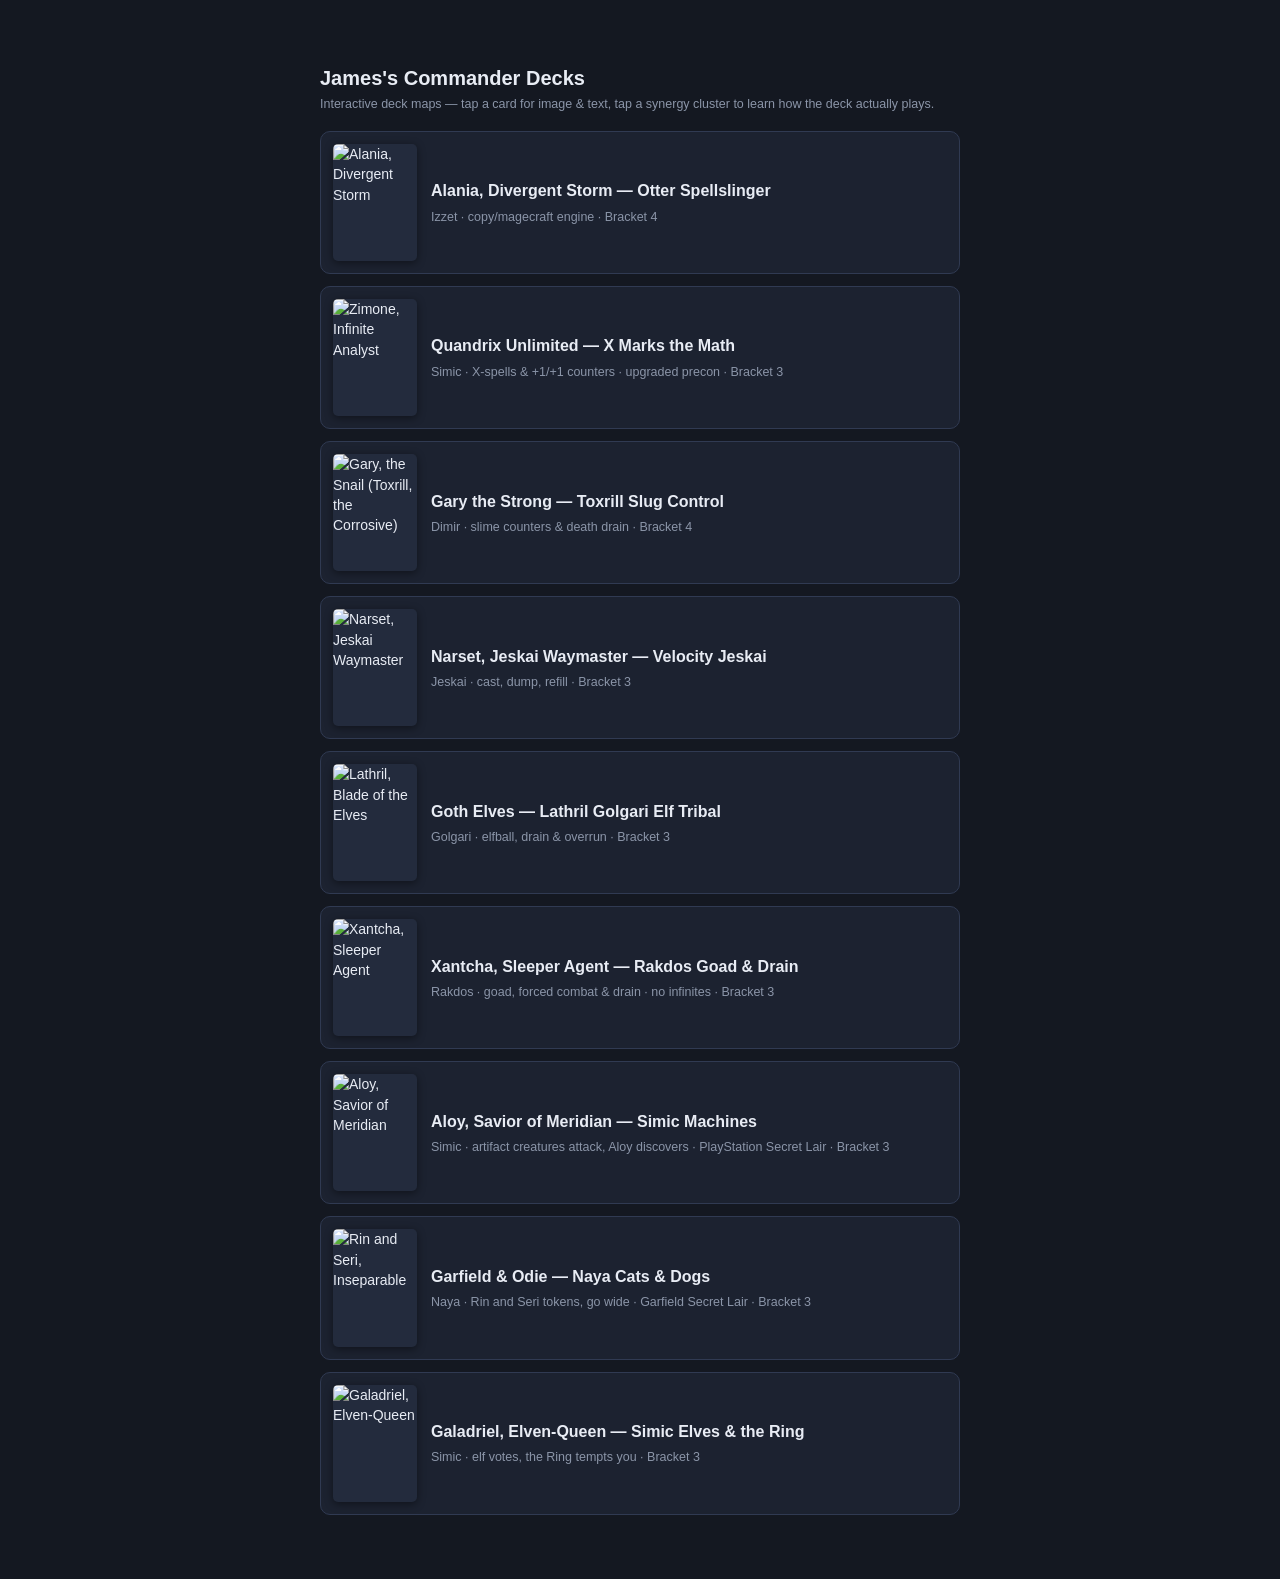
==== index.html @ 8a08b41c "Index: drop redundant '100 cards' from deck subtitles Co-Authored-By: Claude Opus 5.5 <noreply@anthr" ====
<!DOCTYPE html>
<html lang="en">
<head>
<meta charset="UTF-8">
<meta name="viewport" content="width=device-width, initial-scale=1.0">
<title>James's Commander Decks</title>
<link rel="stylesheet" href="style.css?v=20261111b">
</head>
<body>
<div class="deckindex">
  <h1>James's Commander Decks</h1>
  <div class="sub">Interactive deck maps — tap a card for image &amp; text, tap a synergy cluster to learn how the deck actually plays.</div>

  <a class="deckcard" href="decks/alania-otter-storm.html">
    <img src="https://cards.scryfall.io/normal/front/4/3/436d6a84-4cea-4ca7-94aa-9d08280652af.jpg?1783910801" alt="Alania, Divergent Storm" loading="lazy" width="488" height="680">
    <div class="dtext"><b>Alania, Divergent Storm — Otter Spellslinger</b>
    <span>Izzet · copy/magecraft engine · Bracket 4</span></div>
  </a>

  <a class="deckcard" href="decks/quandrix-unlimited.html">
    <img src="https://cards.scryfall.io/normal/front/6/0/605afac4-d2e5-4e68-97d2-3ac2ead5f3a9.jpg?1783903866" alt="Zimone, Infinite Analyst" loading="lazy" width="488" height="680">
    <div class="dtext"><b>Quandrix Unlimited — X Marks the Math</b>
    <span>Simic · X-spells &amp; +1/+1 counters · upgraded precon · Bracket 3</span></div>
  </a>

  <a class="deckcard" href="decks/toxrill-slug-control.html">
    <img src="https://cards.scryfall.io/normal/front/d/c/dc04312f-3838-4e5e-bb9e-52bcf8049d09.jpg?17839074644850" alt="Gary, the Snail (Toxrill, the Corrosive)" loading="lazy" width="488" height="680">
    <div class="dtext"><b>Gary the Strong — Toxrill Slug Control</b>
    <span>Dimir · slime counters &amp; death drain · Bracket 4</span></div>
  </a>

  <a class="deckcard" href="decks/narset-jeskai-waymaster.html">
    <img src="https://cards.scryfall.io/normal/front/6/b/6b77cbc1-dbc8-44d9-aa29-15cbb19afecd.jpg?1783907303" alt="Narset, Jeskai Waymaster" loading="lazy" width="488" height="680">
    <div class="dtext"><b>Narset, Jeskai Waymaster — Velocity Jeskai</b>
    <span>Jeskai · cast, dump, refill · Bracket 3</span></div>
  </a>

  <a class="deckcard" href="decks/lathril-goth-elves.html">
    <img src="https://cards.scryfall.io/normal/front/8/d/8d4e5480-a287-4a25-b855-a26dae555b1c.jpg?1783909053" alt="Lathril, Blade of the Elves" loading="lazy" width="488" height="680">
    <div class="dtext"><b>Goth Elves — Lathril Golgari Elf Tribal</b>
    <span>Golgari · elfball, drain &amp; overrun · Bracket 3</span></div>
  </a>

  <a class="deckcard" href="decks/xantcha-goad.html">
    <img src="https://cards.scryfall.io/normal/front/9/1/91316746-ec2b-4c1a-b9c4-a870d6318c33.jpg?1783915607" alt="Xantcha, Sleeper Agent" loading="lazy" width="488" height="680">
    <div class="dtext"><b>Xantcha, Sleeper Agent — Rakdos Goad &amp; Drain</b>
    <span>Rakdos · goad, forced combat &amp; drain · no infinites · Bracket 3</span></div>
  </a>

  <a class="deckcard" href="decks/aloy-machines.html">
    <img src="https://cards.scryfall.io/normal/front/9/0/90dee895-037c-45f9-ac4f-b2277da85459.jpg?1783905125" alt="Aloy, Savior of Meridian" loading="lazy" width="488" height="680">
    <div class="dtext"><b>Aloy, Savior of Meridian — Simic Machines</b>
    <span>Simic · artifact creatures attack, Aloy discovers · PlayStation Secret Lair · Bracket 3</span></div>
  </a>

  <a class="deckcard" href="decks/garfield-odie.html">
    <img src="https://cards.scryfall.io/normal/front/4/9/496583cb-e77b-4bed-83c0-146ecd82e82b.jpg?1784483558" alt="Rin and Seri, Inseparable" loading="lazy" width="488" height="680">
    <div class="dtext"><b>Garfield &amp; Odie — Naya Cats &amp; Dogs</b>
    <span>Naya · Rin and Seri tokens, go wide · Garfield Secret Lair · Bracket 3</span></div>
  </a>

  <a class="deckcard" href="decks/galadriel-elves.html">
    <img src="https://cards.scryfall.io/normal/front/8/f/8fa46d54-563d-4b5c-9c69-5ab37dd529b3.jpg?1783916039" alt="Galadriel, Elven-Queen" loading="lazy" width="488" height="680">
    <div class="dtext"><b>Galadriel, Elven-Queen — Simic Elves &amp; the Ring</b>
    <span>Simic · elf votes, the Ring tempts you · Bracket 3</span></div>
  </a>

  <!-- next deck goes here -->
</div>
</body>
</html>
---- style.css ----
:root{
  --bg:#141821; --panel:#1c2230; --panel2:#232b3d; --text:#e8ecf4; --dim:#8b95a8;
  --u:#4aa3df; --r:#e05c4b; --gold:#d4a94f; --green:#4fbf78; --red:#d9534f;
}
*{box-sizing:border-box}
body{margin:0;background:var(--bg);color:var(--text);font:14px/1.45 -apple-system,BlinkMacSystemFont,"Segoe UI",sans-serif;padding:24px}
h1{font-size:20px;margin:0 0 2px}
.sub{color:var(--dim);font-size:12.5px;margin-bottom:18px}
.layout{display:grid;grid-template-columns:290px 1fr;gap:18px;align-items:start}
.legend{background:var(--panel);border-radius:10px;padding:14px;position:sticky;top:16px;max-height:calc(100vh - 40px);overflow-y:auto}
.legend h2{font-size:13px;text-transform:uppercase;letter-spacing:.06em;color:var(--dim);margin:0 0 10px}
.cluster{padding:8px 10px;border-radius:8px;cursor:pointer;margin-bottom:6px;background:var(--panel2);border:1px solid transparent}
.cluster:hover,.cluster.active{border-color:var(--gold)}
.cluster b{display:block;font-size:13px}
.cluster span{font-size:11.5px;color:var(--dim)}
#clusterDetail{display:none;background:#161b26;border:1px solid var(--gold);border-radius:8px;padding:11px;margin:4px 0 10px;font-size:12.5px}
#clusterDetail h4{margin:0 0 6px;font-size:13.5px;color:var(--gold)}
#clusterDetail p{margin:0 0 7px}
#clusterDetail .lbl{color:var(--gold);font-size:10.5px;text-transform:uppercase;letter-spacing:.05em;display:block}
#clusterDetail .why{color:var(--dim);font-style:italic}
.hint{font-size:11.5px;color:var(--dim);margin-top:10px;border-top:1px solid #2c3548;padding-top:10px}
.groups{display:grid;grid-template-columns:repeat(auto-fill,minmax(300px,1fr));gap:14px}
.group{background:var(--panel);border-radius:10px;padding:12px 14px}
.group h3{margin:0 0 3px;font-size:14.5px}
.group .desc{font-size:11.5px;color:var(--dim);margin-bottom:9px}
.chips{display:flex;flex-wrap:wrap;gap:5px}
.chip{background:var(--panel2);border:2px solid #2b3449;border-radius:6px;padding:3px 8px;font-size:12.5px;cursor:default;transition:opacity .12s,border-color .12s;position:relative}
.chip[data-name]{cursor:pointer}
.chip .mv{color:var(--dim);font-size:10.5px;margin-left:4px}
.chip.cmdr{border-color:var(--gold);background:#2d2818}
.chip.new{border-color:var(--green)}
.chip.new::after{content:"＋";color:var(--green);font-size:10px;margin-left:4px;font-weight:bold}
.chip.otter{box-shadow:inset 3px 0 0 var(--u)}
body.filtering .chip{opacity:.16}
body.filtering .chip.lit{opacity:1;border-color:var(--gold)}
.pulled{background:#241a1c}
.pulled .chip{text-decoration:line-through;color:#b98a8a;border-color:#5a3a3a}
.pulled .chip::after{content:"－";color:var(--red);text-decoration:none;font-size:10px;margin-left:4px;font-weight:bold}
.tip{position:fixed;pointer-events:none;background:#0d1017;border:1px solid var(--gold);border-radius:8px;padding:8px 11px;font-size:12px;max-width:300px;z-index:9;display:none;color:var(--text)}
.key{display:flex;gap:14px;flex-wrap:wrap;font-size:11.5px;color:var(--dim);margin:0 0 16px}
.key i{display:inline-block;width:10px;height:10px;border-radius:3px;margin-right:4px;vertical-align:-1px;font-style:normal}
#overlay{display:none;position:fixed;inset:0;background:rgba(5,8,14,.78);z-index:20;align-items:center;justify-content:center;padding:20px}
#overlay.open{display:flex}
#cardBox{background:var(--panel);border:1px solid var(--gold);border-radius:14px;max-width:640px;width:100%;max-height:88vh;overflow-y:auto;padding:18px;display:flex;gap:16px;flex-wrap:wrap;position:relative}
#cardBox img{width:252px;height:auto;aspect-ratio:488/680;object-fit:contain;align-self:flex-start;border-radius:12px;flex-shrink:0}
#cardBox .info{flex:1;min-width:230px}
#cardBox h3{margin:0 0 2px;font-size:17px}
#cardBox .tl{color:var(--dim);font-size:12.5px;margin-bottom:10px}
#cardBox .oracle{font-size:13px;white-space:pre-wrap;margin-bottom:12px}
#cardBox .flavor{font-size:12px;color:var(--dim);font-style:italic;margin-bottom:12px}
#cardBox a{color:var(--u);font-size:13px}
#cardBox .close{position:absolute;top:10px;right:14px;font-size:20px;color:var(--dim);cursor:pointer;background:none;border:none}
.loading{color:var(--dim);padding:30px;font-size:14px}
/* touch selection + bottom info bar */
.chip.sel{box-shadow:0 0 0 2px var(--gold)}
.chip.otter.sel{box-shadow:inset 3px 0 0 var(--u),0 0 0 2px var(--gold)}
.touchbar{position:fixed;left:0;right:0;bottom:0;background:#0d1017;border-top:1px solid var(--gold);padding:10px 14px calc(10px + env(safe-area-inset-bottom));font-size:12.5px;z-index:8;display:none}
.touchbar.show{display:block}
.touchbar b{color:var(--gold)}
.touchbar i{color:var(--dim)}
.touchbar .tbtip{color:var(--dim);margin:3px 0}
/* cluster color badges */
.cbadge{display:inline-block;font-size:11px;border:1px solid;border-radius:5px;padding:1px 7px;margin:2px 4px 2px 0;cursor:pointer;background:rgba(0,0,0,.25)}
.tbbadges{margin-top:4px}
.tiptype{color:var(--dim);font-size:11px;margin-bottom:3px}
/* mana at a glance */
.manabar{display:flex;height:14px;border-radius:7px;overflow:hidden;margin:8px 0 6px;border:1px solid #303a52}
.manabar i{display:block;height:100%}
.manacounts{font-size:12px}
.manacounts .manahint{color:var(--dim);font-size:11px}
.group.mana{grid-column:1 / -1}
/* land list expander */
.group details summary{cursor:pointer;color:var(--u);font-size:12.5px;margin:2px 0 8px}
/* sleeve-check view */
#draftToggle{position:absolute;top:64px;right:24px;background:var(--panel2);color:var(--text);border:1px solid #303a52;border-radius:8px;padding:6px 12px;font-size:12.5px;cursor:pointer}
#draftToggle:hover{border-color:var(--gold)}
#checklist{display:none;max-width:1000px}
body.draft .layout,body.draft .key,body.draft #viewToggle,body.draft .group.mana{display:none}
body.draft #checklist{display:block}
#checklist h2{font-size:17px;margin:6px 0 2px}
.clprog{color:var(--gold);font-size:14px;margin:6px 0}
#clreset{background:none;border:1px solid #303a52;color:var(--dim);border-radius:7px;padding:4px 10px;font-size:12px;cursor:pointer;margin-bottom:8px}
#clreset:hover{border-color:var(--red);color:var(--red)}
.clsec h3{font-size:14px;margin:16px 0 7px;color:var(--dim);text-transform:uppercase;letter-spacing:.05em}
.clsec .rows{display:grid;grid-template-columns:repeat(auto-fill,minmax(250px,1fr));gap:4px}
.clrow{display:flex;gap:9px;align-items:center;padding:8px 10px;background:var(--panel);border:1px solid #2a3346;border-radius:8px;cursor:pointer;font-size:13px}
.clrow input{pointer-events:none;accent-color:var(--green)}
.clrow.done{opacity:.45}
.clrow.done .clname{text-decoration:line-through}
.clname{flex:1}
.cleye{background:none;border:none;font-size:14px;cursor:pointer;padding:2px 4px;opacity:.55}
.cleye:hover{opacity:1}
.clcount{color:var(--dim);min-width:24px;text-align:right}
@media (max-width:760px){
  #draftToggle{position:static;display:inline-block;margin:0 0 10px 8px}
}
/* modal: role + related chips */
.relLbl{display:block;color:var(--gold);font-size:10.5px;text-transform:uppercase;letter-spacing:.05em;margin:12px 0 5px}
.roletip{font-size:12.5px;color:var(--text)}
#cardBox .rel .chip{cursor:pointer}
#cardBox .rel .chip:hover{border-color:var(--gold)}
.backlink{display:inline-block;color:var(--dim);text-decoration:none;font-size:12.5px;margin-bottom:6px}
.backlink:hover{color:var(--u)}
#viewToggle{position:absolute;top:24px;right:24px;background:var(--panel2);color:var(--text);border:1px solid #303a52;border-radius:8px;padding:6px 12px;font-size:12.5px;cursor:pointer}
#viewToggle:hover{border-color:var(--gold)}
/* share view: clean, no diff/revision noise */
body.share .pulled{display:none}
body.share .chip.new{border-color:#303a52}
body.share .chip.new::after{content:none}
body.share .key .diffkey{display:none}
body.share .sub .revnote{display:none}
/* deck index page */
.deckindex{max-width:640px;margin:40px auto}
.deckindex a.deckcard{display:flex;gap:14px;align-items:center;background:var(--panel);border:1px solid #303a52;border-radius:10px;padding:12px;margin-bottom:12px;color:var(--text);text-decoration:none}
.deckindex a.deckcard img{width:84px;height:auto;aspect-ratio:488/680;border-radius:5px;flex-shrink:0;background:var(--panel2);box-shadow:0 2px 8px rgba(0,0,0,.45)}
.deckindex a.deckcard .dtext{min-width:0}
.deckindex a.deckcard:hover{border-color:var(--gold)}
.deckindex a.deckcard b{font-size:16px;display:block;margin-bottom:3px}
.deckindex a.deckcard span{color:var(--dim);font-size:12.5px}
/* phone layout */
@media (max-width:760px){
  body{padding:12px}
  .layout{grid-template-columns:1fr}
  .legend{position:static;max-height:none;order:2}
  .groups{grid-template-columns:1fr}
  #viewToggle{position:static;display:inline-block;margin-bottom:10px}
  #cardBox{flex-direction:column;align-items:center}
  #cardBox img{width:100%;max-width:300px;align-self:center}
  .tip{display:none !important}
}

/* playbook (in-game guide) */
.pbhint{color:var(--gold);font-size:11px;margin-top:3px}
.pbook{margin-top:2px}
.pbrow{padding:5px 0;border-bottom:1px solid #232b3d;font-size:12.5px}
.pbrow:last-child{border-bottom:none}
.pbwhen{color:var(--gold)}
.pbwhy{display:block;color:var(--dim);font-size:11.5px;margin-top:2px}
.pbget{cursor:pointer}
.pbget:hover{border-color:var(--gold)}

/* pilot panel + card finder (in-game orientation) */
.group.pilot{grid-column:1 / -1;border-left:4px solid var(--gold)}
.prow{display:flex;gap:10px;margin:7px 0;font-size:13px}
.plbl{flex:0 0 112px;color:var(--gold);font-size:10.5px;text-transform:uppercase;letter-spacing:.05em;padding-top:2px}
.ptxt{flex:1}
#finderwrap{margin:0 0 14px}
#finder{width:100%;max-width:460px;background:var(--panel2);border:2px solid #2b3449;border-radius:8px;padding:9px 12px;color:var(--text);font-size:13px;outline:none}
#finder:focus{border-color:var(--gold)}
body.draft #finderwrap{display:none}
@media (max-width:760px){ .prow{flex-direction:column;gap:2px} .plbl{flex:none} }

/* wish list: upgrades not owned yet (collapsed; deckbuilding-side utility) */
.group.wish summary{cursor:pointer;color:var(--dim);font-size:13px}
.wrow{display:grid;grid-template-columns:auto 1fr auto;gap:2px 10px;align-items:baseline;padding:7px 0;border-top:1px solid #262c3a;font-size:12.5px}
.wrow:first-of-type{border-top:0}
.wishcard{background:var(--panel2);border:1px dashed var(--gold);color:var(--text);border-radius:7px;padding:3px 8px;font-size:12.5px;cursor:pointer}
.wrep{color:var(--dim)}
.wprice{color:var(--gold);font-variant-numeric:tabular-nums}
.wwhy{grid-column:1/-1;color:var(--dim)}
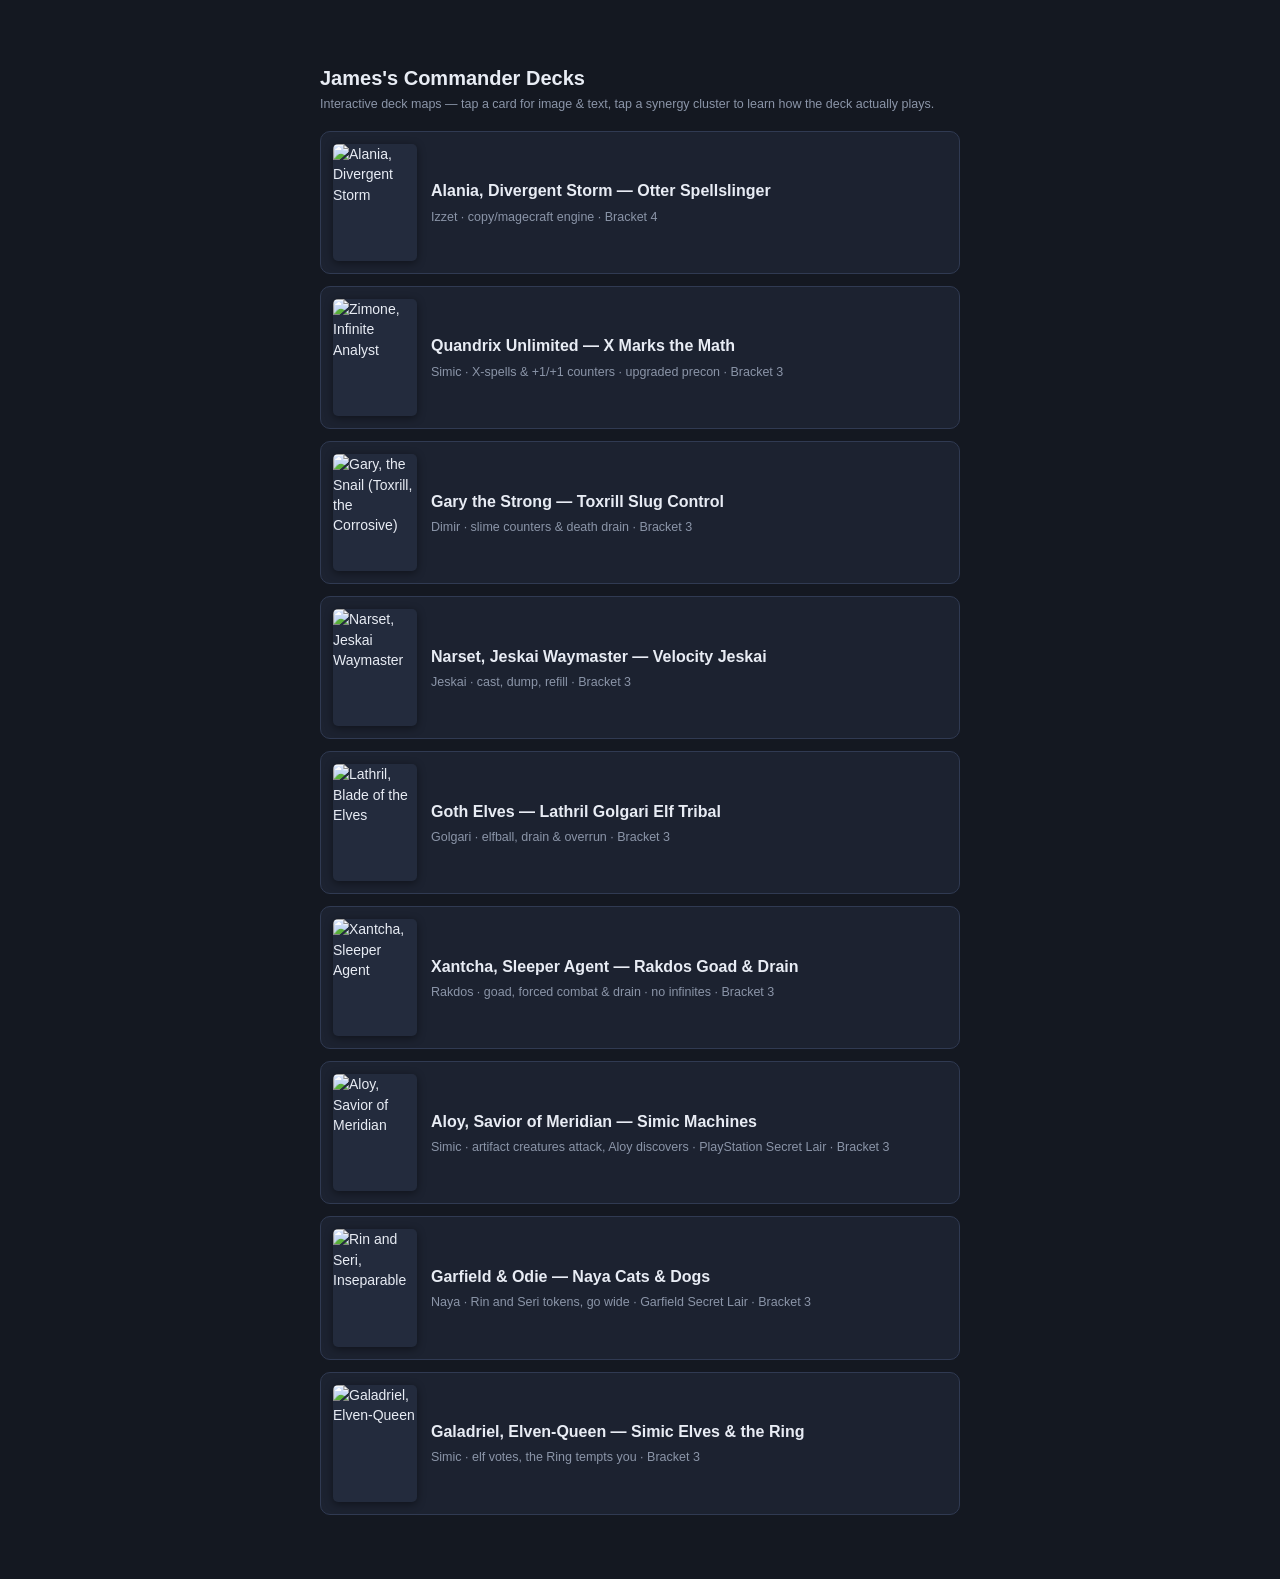
==== commit 3b126444: "Fix bracket/Game Changer subtitles after reshuffle; drop '100 cards' Gary the Strong is Bracket 3 (1" ====
--- a/index.html
+++ b/index.html
@@ -26,7 +26,7 @@
   <a class="deckcard" href="decks/toxrill-slug-control.html">
     <img src="https://cards.scryfall.io/normal/front/d/c/dc04312f-3838-4e5e-bb9e-52bcf8049d09.jpg?17839074644850" alt="Gary, the Snail (Toxrill, the Corrosive)" loading="lazy" width="488" height="680">
     <div class="dtext"><b>Gary the Strong — Toxrill Slug Control</b>
-    <span>Dimir · slime counters &amp; death drain · Bracket 4</span></div>
+    <span>Dimir · slime counters &amp; death drain · Bracket 3</span></div>
   </a>
 
   <a class="deckcard" href="decks/narset-jeskai-waymaster.html">
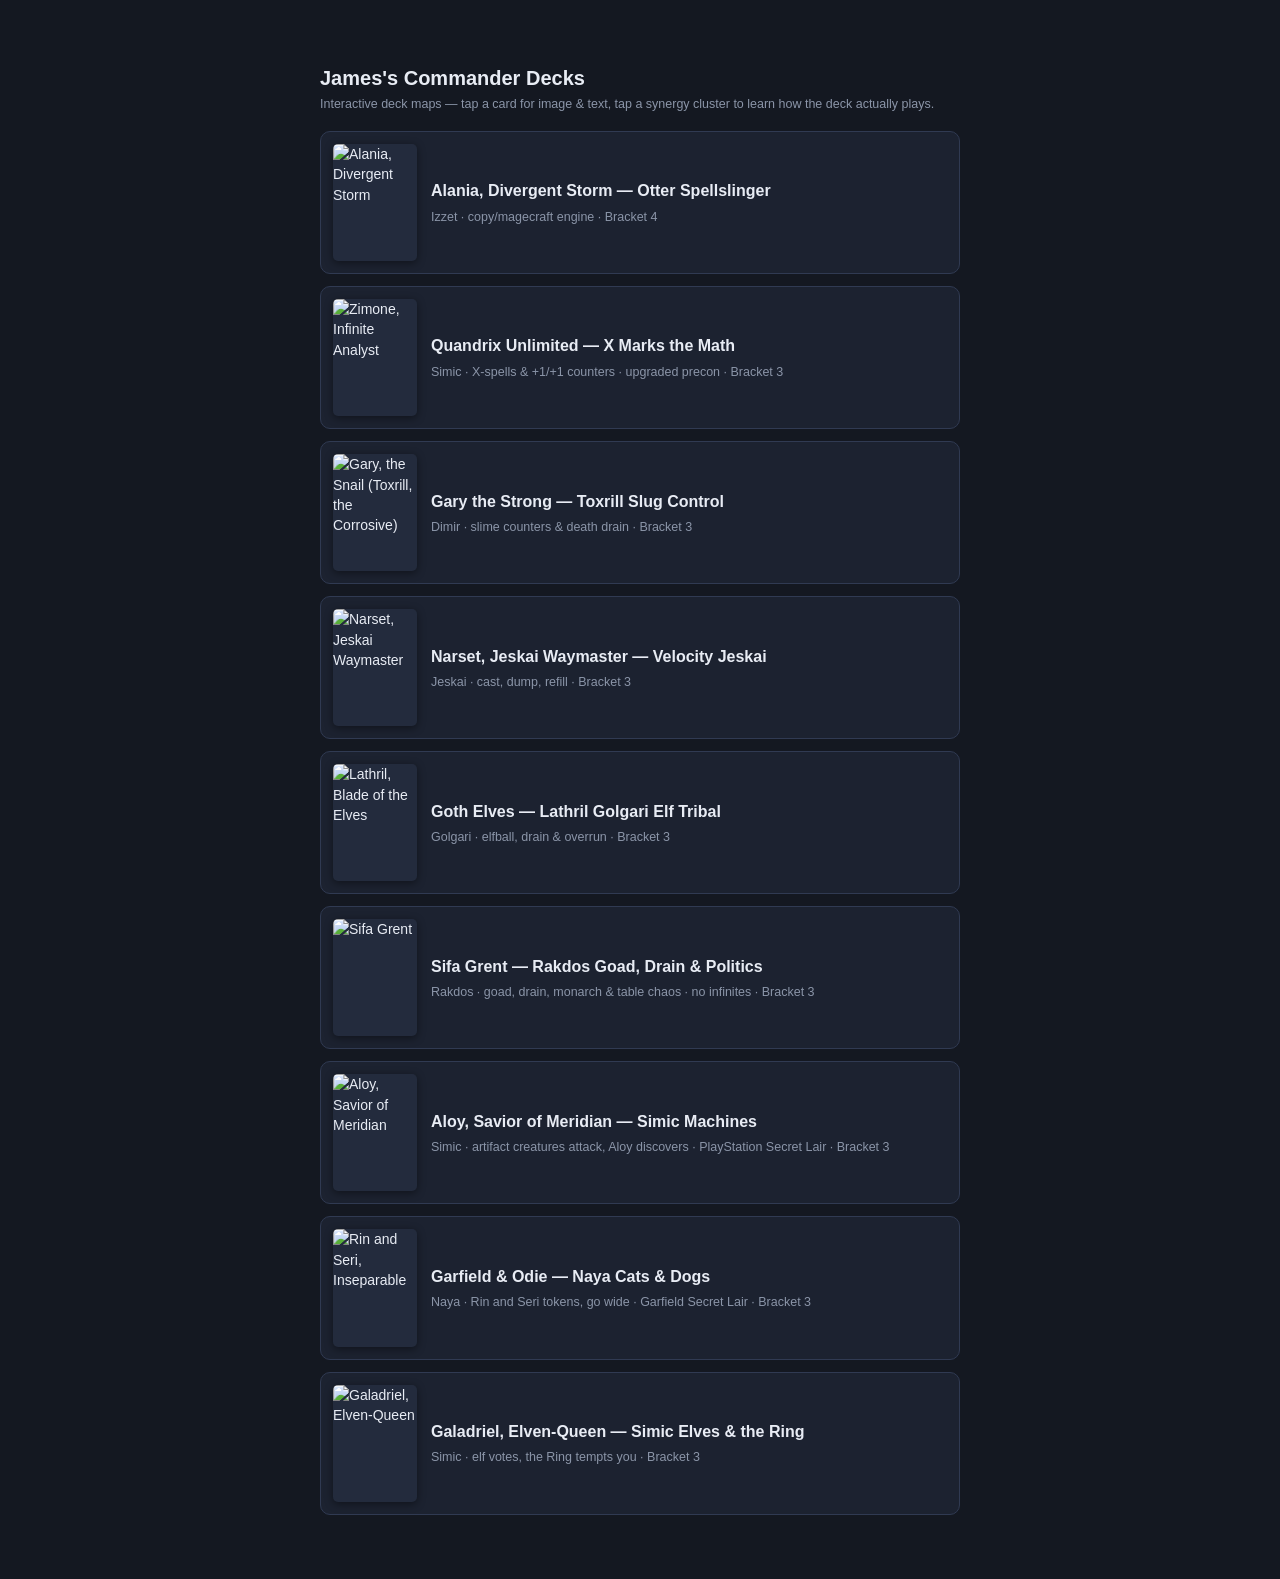
==== commit bbff7423: "Post-con review: apply top five decks (Alania, Sifa Grent goad, Lathril, Galadriel, Garfield) Xantch" ====
--- a/index.html
+++ b/index.html
@@ -4,7 +4,7 @@
 <meta charset="UTF-8">
 <meta name="viewport" content="width=device-width, initial-scale=1.0">
 <title>James's Commander Decks</title>
-<link rel="stylesheet" href="style.css?v=20261111b">
+<link rel="stylesheet" href="style.css?v=20261111d">
 </head>
 <body>
 <div class="deckindex">
@@ -42,9 +42,9 @@
   </a>
 
   <a class="deckcard" href="decks/xantcha-goad.html">
-    <img src="https://cards.scryfall.io/normal/front/9/1/91316746-ec2b-4c1a-b9c4-a870d6318c33.jpg?1783915607" alt="Xantcha, Sleeper Agent" loading="lazy" width="488" height="680">
-    <div class="dtext"><b>Xantcha, Sleeper Agent — Rakdos Goad &amp; Drain</b>
-    <span>Rakdos · goad, forced combat &amp; drain · no infinites · Bracket 3</span></div>
+    <img src="https://cards.scryfall.io/normal/front/f/8/f8724ac3-45f2-4f4e-91c4-04c8d1c4eed5.jpg?1792741785" alt="Sifa Grent" loading="lazy" width="488" height="680">
+    <div class="dtext"><b>Sifa Grent — Rakdos Goad, Drain &amp; Politics</b>
+    <span>Rakdos · goad, drain, monarch &amp; table chaos · no infinites · Bracket 3</span></div>
   </a>
 
   <a class="deckcard" href="decks/aloy-machines.html">
--- a/style.css
+++ b/style.css
@@ -87,7 +87,8 @@
 .clrow input{pointer-events:none;accent-color:var(--green)}
 .clrow.done{opacity:.45}
 .clrow.done .clname{text-decoration:line-through}
-.clname{flex:1}
+.clname{flex:1;text-shadow:0 1px 2px rgba(0,0,0,.6)}
+.clpips{font-size:11px;letter-spacing:1px;font-family:ui-monospace,monospace;background:rgba(10,13,20,.55);border-radius:4px;padding:1px 4px}
 .cleye{background:none;border:none;font-size:14px;cursor:pointer;padding:2px 4px;opacity:.55}
 .cleye:hover{opacity:1}
 .clcount{color:var(--dim);min-width:24px;text-align:right}
@@ -158,3 +159,7 @@
 .wrep{color:var(--dim)}
 .wprice{color:var(--gold);font-variant-numeric:tabular-nums}
 .wwhy{grid-column:1/-1;color:var(--dim)}
+.clval{font-size:10.5px;font-weight:700;border-radius:4px;padding:1px 5px;white-space:nowrap}
+.clval.hi{color:#1a1406;background:var(--gold)}
+.clval.bulk{color:var(--dim);border:1px dashed #4a5366;font-weight:500}
+.clkey{font-size:11.5px;color:var(--dim);margin:4px 0 8px}
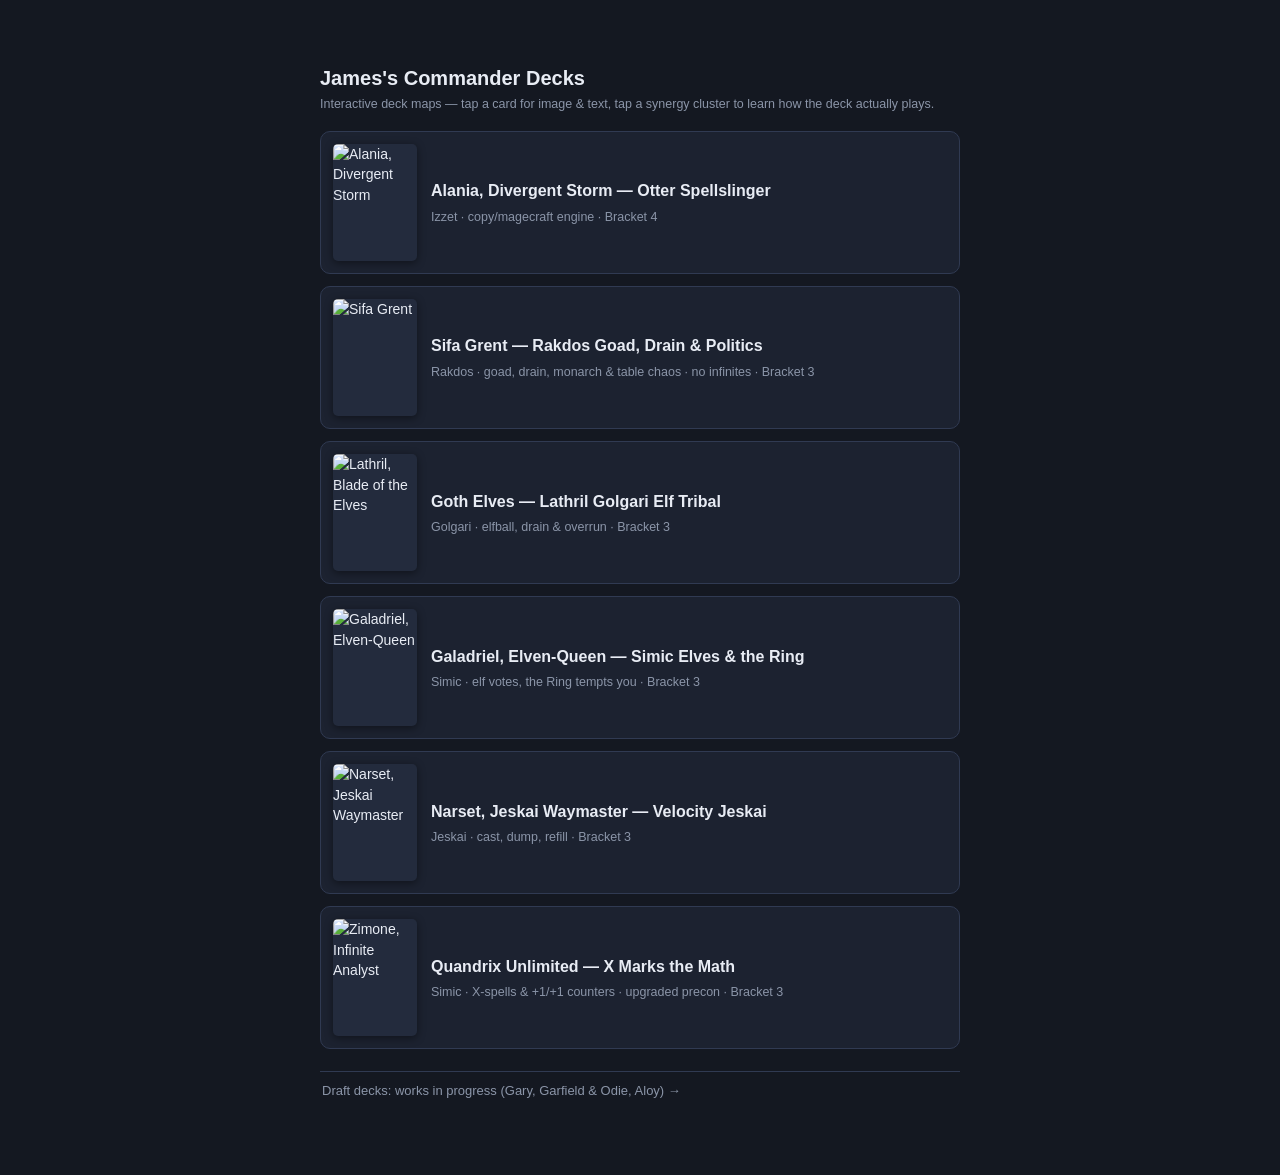
==== commit 967b35a8: "Finalize six decks; move Gary, Garfield & Odie, Aloy to a drafts page - index.html lists the six fin" ====
--- a/index.html
+++ b/index.html
@@ -4,7 +4,7 @@
 <meta charset="UTF-8">
 <meta name="viewport" content="width=device-width, initial-scale=1.0">
 <title>James's Commander Decks</title>
-<link rel="stylesheet" href="style.css?v=20261111d">
+<link rel="stylesheet" href="style.css?v=20261125a">
 </head>
 <body>
 <div class="deckindex">
@@ -17,16 +17,22 @@
     <span>Izzet · copy/magecraft engine · Bracket 4</span></div>
   </a>
 
-  <a class="deckcard" href="decks/quandrix-unlimited.html">
-    <img src="https://cards.scryfall.io/normal/front/6/0/605afac4-d2e5-4e68-97d2-3ac2ead5f3a9.jpg?1783903866" alt="Zimone, Infinite Analyst" loading="lazy" width="488" height="680">
-    <div class="dtext"><b>Quandrix Unlimited — X Marks the Math</b>
-    <span>Simic · X-spells &amp; +1/+1 counters · upgraded precon · Bracket 3</span></div>
+  <a class="deckcard" href="decks/xantcha-goad.html">
+    <img src="https://cards.scryfall.io/normal/front/f/8/f8724ac3-45f2-4f4e-91c4-04c8d1c4eed5.jpg?1792741785" alt="Sifa Grent" loading="lazy" width="488" height="680">
+    <div class="dtext"><b>Sifa Grent — Rakdos Goad, Drain &amp; Politics</b>
+    <span>Rakdos · goad, drain, monarch &amp; table chaos · no infinites · Bracket 3</span></div>
   </a>
 
-  <a class="deckcard" href="decks/toxrill-slug-control.html">
-    <img src="https://cards.scryfall.io/normal/front/d/c/dc04312f-3838-4e5e-bb9e-52bcf8049d09.jpg?17839074644850" alt="Gary, the Snail (Toxrill, the Corrosive)" loading="lazy" width="488" height="680">
-    <div class="dtext"><b>Gary the Strong — Toxrill Slug Control</b>
-    <span>Dimir · slime counters &amp; death drain · Bracket 3</span></div>
+  <a class="deckcard" href="decks/lathril-goth-elves.html">
+    <img src="https://cards.scryfall.io/normal/front/8/d/8d4e5480-a287-4a25-b855-a26dae555b1c.jpg?1783909053" alt="Lathril, Blade of the Elves" loading="lazy" width="488" height="680">
+    <div class="dtext"><b>Goth Elves — Lathril Golgari Elf Tribal</b>
+    <span>Golgari · elfball, drain &amp; overrun · Bracket 3</span></div>
+  </a>
+
+  <a class="deckcard" href="decks/galadriel-elves.html">
+    <img src="https://cards.scryfall.io/normal/front/8/f/8fa46d54-563d-4b5c-9c69-5ab37dd529b3.jpg?1783916039" alt="Galadriel, Elven-Queen" loading="lazy" width="488" height="680">
+    <div class="dtext"><b>Galadriel, Elven-Queen — Simic Elves &amp; the Ring</b>
+    <span>Simic · elf votes, the Ring tempts you · Bracket 3</span></div>
   </a>
 
   <a class="deckcard" href="decks/narset-jeskai-waymaster.html">
@@ -35,37 +41,15 @@
     <span>Jeskai · cast, dump, refill · Bracket 3</span></div>
   </a>
 
-  <a class="deckcard" href="decks/lathril-goth-elves.html">
-    <img src="https://cards.scryfall.io/normal/front/8/d/8d4e5480-a287-4a25-b855-a26dae555b1c.jpg?1783909053" alt="Lathril, Blade of the Elves" loading="lazy" width="488" height="680">
-    <div class="dtext"><b>Goth Elves — Lathril Golgari Elf Tribal</b>
-    <span>Golgari · elfball, drain &amp; overrun · Bracket 3</span></div>
-  </a>
-
-  <a class="deckcard" href="decks/xantcha-goad.html">
-    <img src="https://cards.scryfall.io/normal/front/f/8/f8724ac3-45f2-4f4e-91c4-04c8d1c4eed5.jpg?1792741785" alt="Sifa Grent" loading="lazy" width="488" height="680">
-    <div class="dtext"><b>Sifa Grent — Rakdos Goad, Drain &amp; Politics</b>
-    <span>Rakdos · goad, drain, monarch &amp; table chaos · no infinites · Bracket 3</span></div>
-  </a>
-
-  <a class="deckcard" href="decks/aloy-machines.html">
-    <img src="https://cards.scryfall.io/normal/front/9/0/90dee895-037c-45f9-ac4f-b2277da85459.jpg?1783905125" alt="Aloy, Savior of Meridian" loading="lazy" width="488" height="680">
-    <div class="dtext"><b>Aloy, Savior of Meridian — Simic Machines</b>
-    <span>Simic · artifact creatures attack, Aloy discovers · PlayStation Secret Lair · Bracket 3</span></div>
-  </a>
-
-  <a class="deckcard" href="decks/garfield-odie.html">
-    <img src="https://cards.scryfall.io/normal/front/4/9/496583cb-e77b-4bed-83c0-146ecd82e82b.jpg?1784483558" alt="Rin and Seri, Inseparable" loading="lazy" width="488" height="680">
-    <div class="dtext"><b>Garfield &amp; Odie — Naya Cats &amp; Dogs</b>
-    <span>Naya · Rin and Seri tokens, go wide · Garfield Secret Lair · Bracket 3</span></div>
-  </a>
-
-  <a class="deckcard" href="decks/galadriel-elves.html">
-    <img src="https://cards.scryfall.io/normal/front/8/f/8fa46d54-563d-4b5c-9c69-5ab37dd529b3.jpg?1783916039" alt="Galadriel, Elven-Queen" loading="lazy" width="488" height="680">
-    <div class="dtext"><b>Galadriel, Elven-Queen — Simic Elves &amp; the Ring</b>
-    <span>Simic · elf votes, the Ring tempts you · Bracket 3</span></div>
+  <a class="deckcard" href="decks/quandrix-unlimited.html">
+    <img src="https://cards.scryfall.io/normal/front/6/0/605afac4-d2e5-4e68-97d2-3ac2ead5f3a9.jpg?1783903866" alt="Zimone, Infinite Analyst" loading="lazy" width="488" height="680">
+    <div class="dtext"><b>Quandrix Unlimited — X Marks the Math</b>
+    <span>Simic · X-spells &amp; +1/+1 counters · upgraded precon · Bracket 3</span></div>
   </a>
 
   <!-- next deck goes here -->
+
+  <a class="draftlink" href="drafts.html">Draft decks: works in progress (Gary, Garfield &amp; Odie, Aloy) →</a>
 </div>
 </body>
 </html>
--- a/style.css
+++ b/style.css
@@ -79,6 +79,16 @@
 body.draft #checklist{display:block}
 #checklist h2{font-size:17px;margin:6px 0 2px}
 .clprog{color:var(--gold);font-size:14px;margin:6px 0}
+.clbar{height:6px;background:var(--panel2);border-radius:3px;margin-top:5px;overflow:hidden;max-width:420px}
+#clbarfill{height:100%;width:0;background:var(--green);transition:width .3s}
+.clsec details > summary{cursor:pointer;list-style:none}
+.clsec details > summary::-webkit-details-marker{display:none}
+.cldone{margin-top:6px}
+.cldone > summary{font-size:12.5px;color:var(--green);padding:6px 2px}
+.cldone > summary::before,.clcomplete > summary h3::before{content:"▸ ";color:var(--dim)}
+.cldone[open] > summary::before,.clcomplete[open] > summary h3::before{content:"▾ "}
+.clcomplete > summary h3{color:var(--green)}
+.clsec .mv{font-weight:400;text-transform:none;letter-spacing:0}
 #clreset{background:none;border:1px solid #303a52;color:var(--dim);border-radius:7px;padding:4px 10px;font-size:12px;cursor:pointer;margin-bottom:8px}
 #clreset:hover{border-color:var(--red);color:var(--red)}
 .clsec h3{font-size:14px;margin:16px 0 7px;color:var(--dim);text-transform:uppercase;letter-spacing:.05em}
@@ -118,6 +128,9 @@
 .deckindex a.deckcard:hover{border-color:var(--gold)}
 .deckindex a.deckcard b{font-size:16px;display:block;margin-bottom:3px}
 .deckindex a.deckcard span{color:var(--dim);font-size:12.5px}
+.deckindex a.draftlink{display:block;margin-top:22px;padding:10px 2px;color:var(--dim);font-size:13px;text-decoration:none;border-top:1px solid #303a52}
+.deckindex a.draftlink:hover{color:var(--gold)}
+.deckindex .sub a{color:var(--gold)}
 /* phone layout */
 @media (max-width:760px){
   body{padding:12px}
